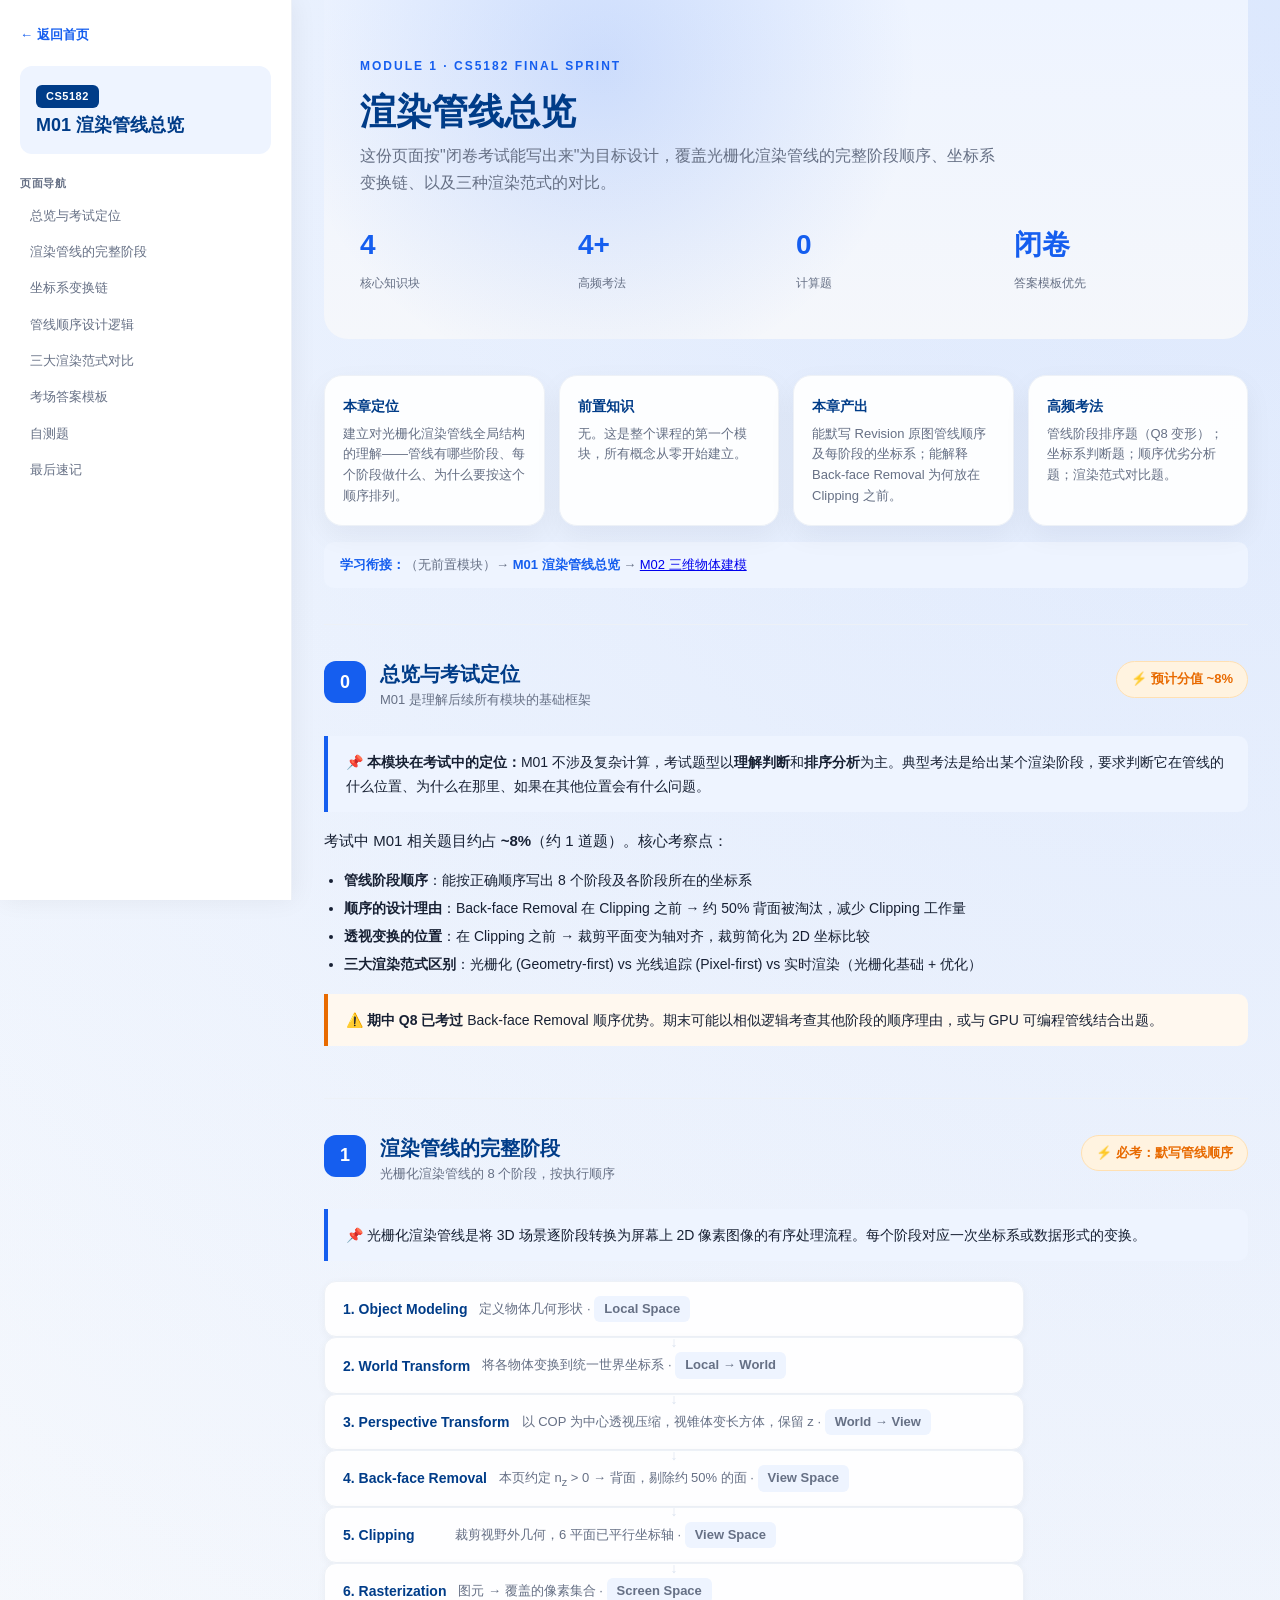
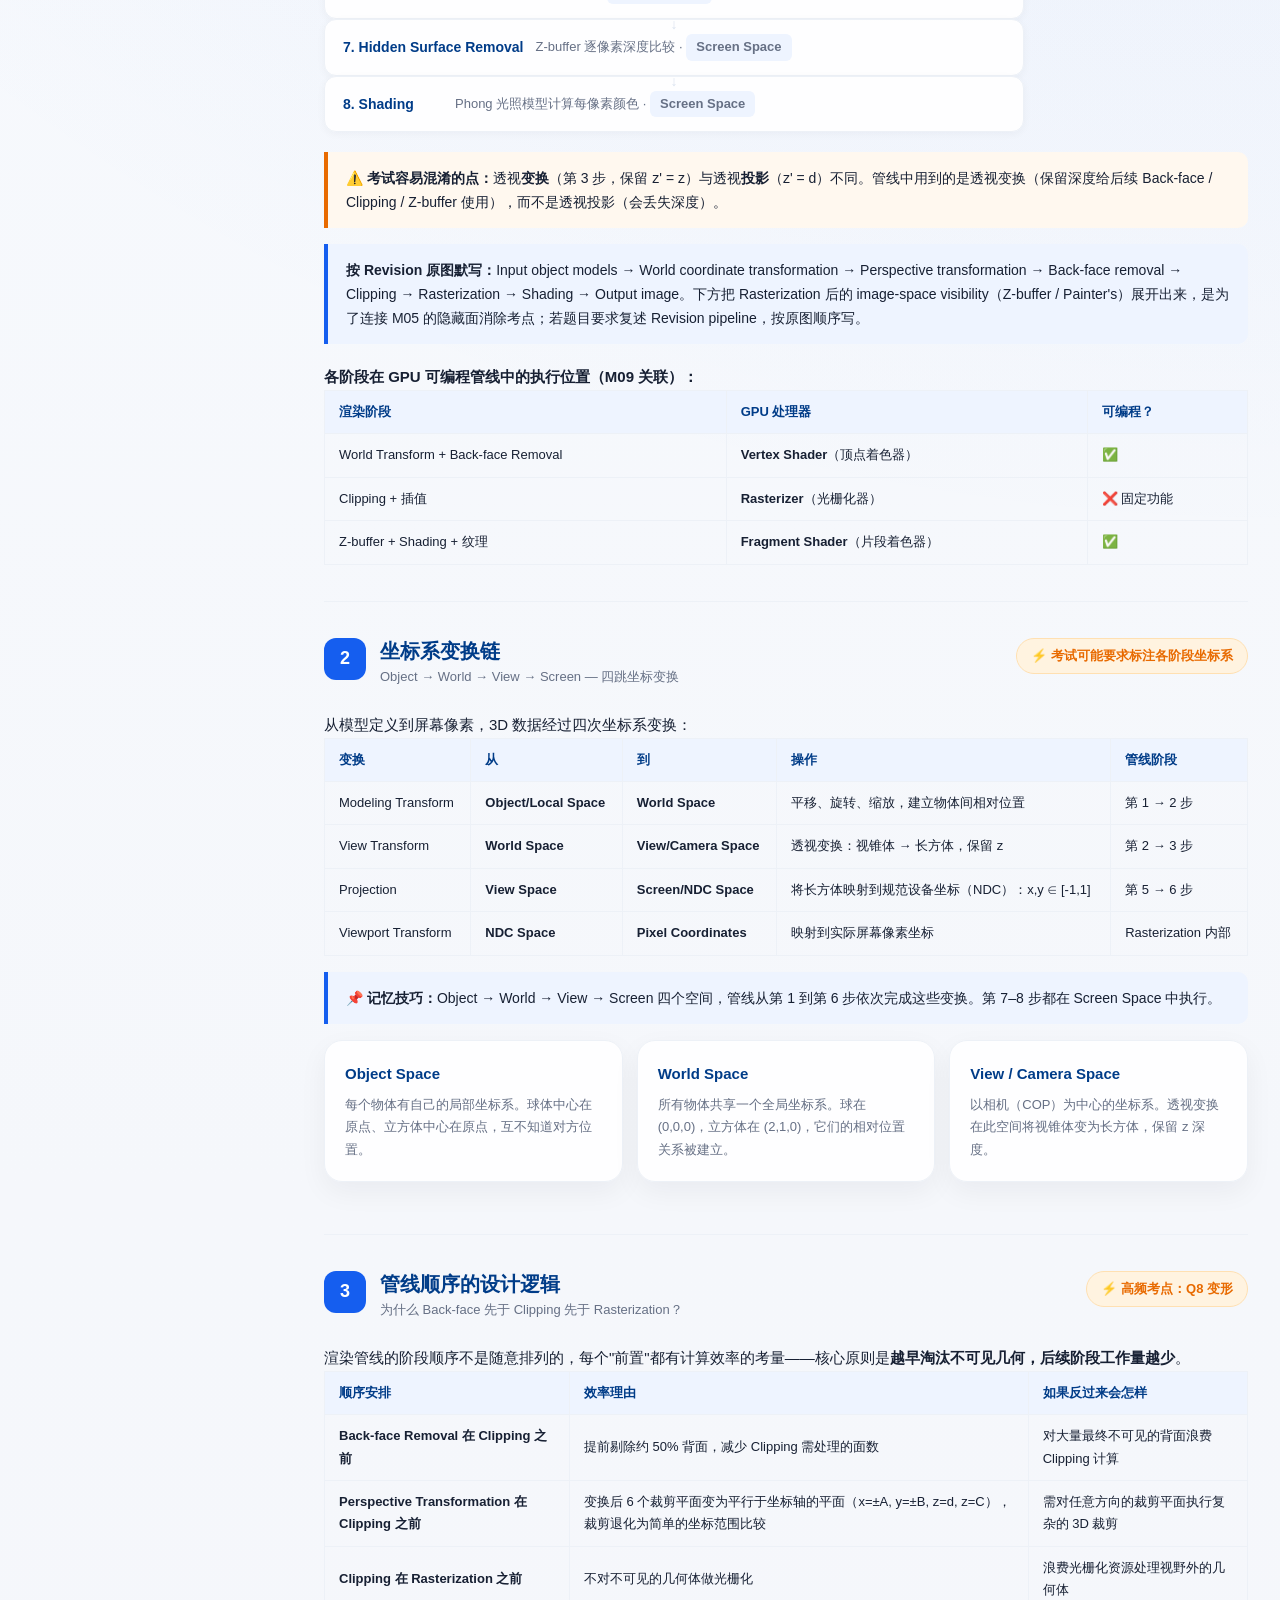
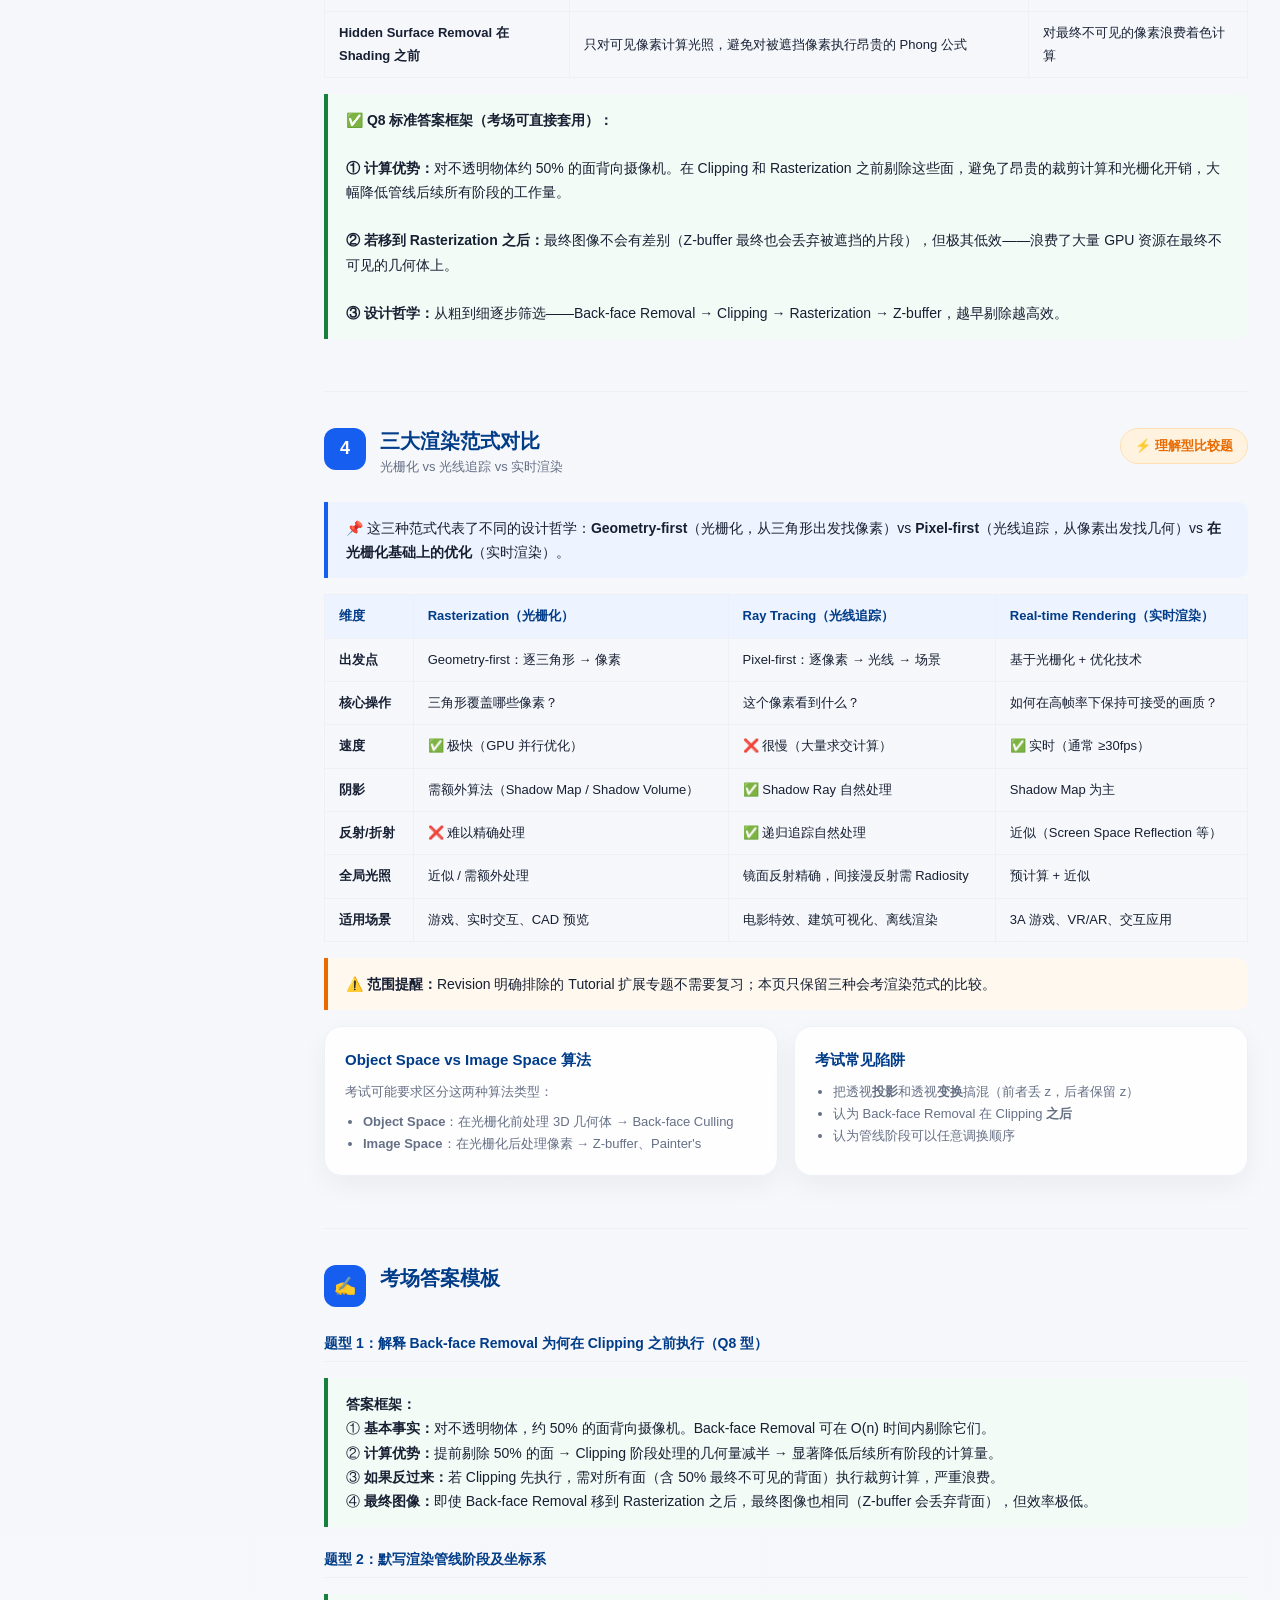
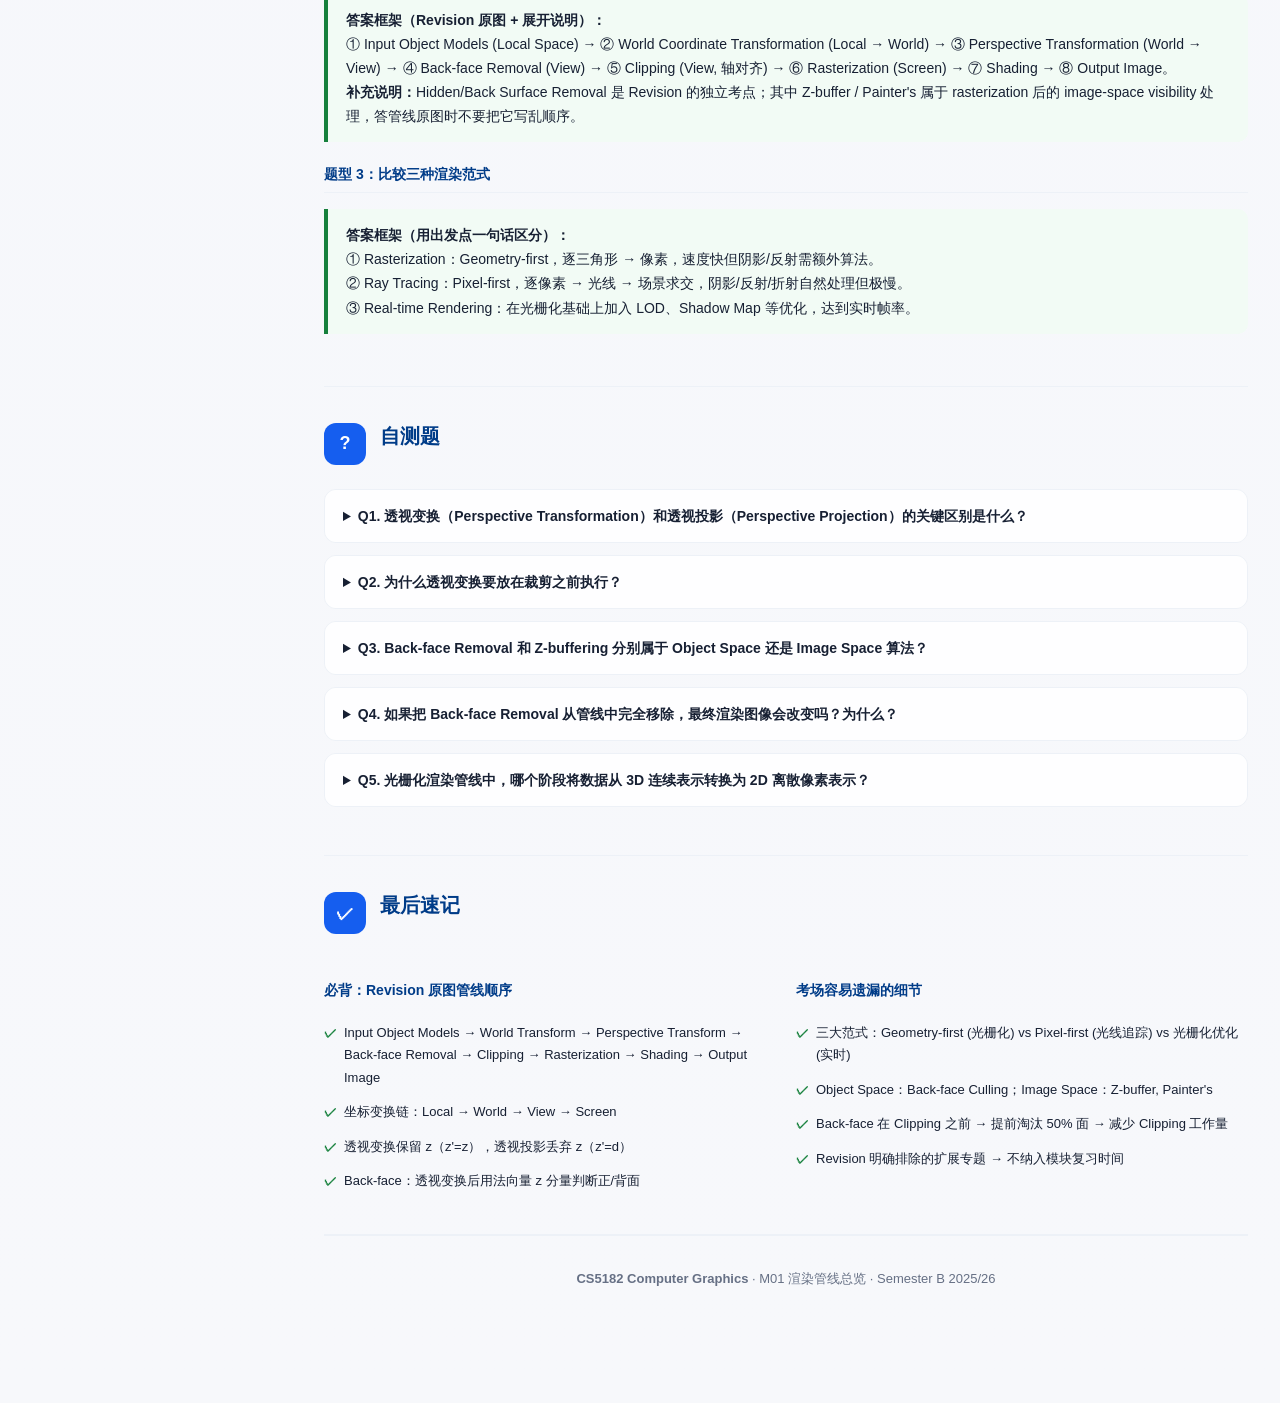
==== CS5182_Module_1_Review.html @ 423e8a65 "Deploy CS5182 final review site" ====
<!DOCTYPE html>
<html lang="zh-CN">
<head>
<meta charset="UTF-8">
<meta name="viewport" content="width=device-width, initial-scale=1.0">
<title>CS5182 M01 · 渲染管线总览</title>
<link rel="stylesheet" href="assets/review.css">
<style>
:root {
  --bg: #f5f7fb; --paper: #ffffff; --ink: #172033; --muted: #667085;
  --soft: #eef4ff; --blue: #155EEF; --blue2: #003C88;
  --red: #D7422A; --green: #16803C; --orange: #E86A00; --purple: #6941C6;
  --border: #d9e2ef; --border2: #edf1f7;
  --shadow: 0 16px 40px rgba(16,24,40,.08); --radius: 18px; --sidebar: 292px;
}
*,*::before,*::after{box-sizing:border-box;margin:0;padding:0}
body{font-family:-apple-system,BlinkMacSystemFont,"SF Pro Text","PingFang SC","Noto Sans SC","Microsoft YaHei",Arial,sans-serif;font-size:15px;line-height:1.72;color:var(--ink);background:radial-gradient(circle at top right,rgba(21,94,239,.12),transparent 34%),linear-gradient(180deg,#f8fbff 0%,#f5f7fb 45%,#f7f8fb 100%);min-height:100vh}

/* pipeline */
.pipeline{display:flex;flex-direction:column;align-items:stretch;gap:0;margin:20px 0;max-width:700px}
.pipe{background:rgba(255,255,255,.93);border:1px solid var(--border2);border-radius:12px;padding:14px 18px;display:flex;align-items:center;gap:12px;box-shadow:0 2px 8px rgba(16,24,40,.04);position:relative}
.pipe b{font-size:14px;font-weight:800;color:var(--blue2);white-space:nowrap;min-width:100px}
.pipe span{font-size:13px;color:var(--muted)}
.pipe::after{content:"↓";position:absolute;left:50%;bottom:-18px;transform:translateX(-50%);font-size:14px;color:var(--border);font-weight:700;z-index:1}
.pipe:last-child::after{display:none}

/* grid */
.grid-2{display:grid;grid-template-columns:repeat(2,1fr);gap:16px;margin:16px 0}
.grid-3{display:grid;grid-template-columns:repeat(3,1fr);gap:14px;margin:16px 0}
.card{background:rgba(255,255,255,.93);border:1px solid var(--border2);border-radius:var(--radius);padding:20px;box-shadow:0 10px 28px rgba(16,24,40,.05)}
.card h3{font-size:15px;font-weight:800;color:var(--blue2);margin-bottom:8px}
.card p,.card li{font-size:13px;color:var(--muted);line-height:1.7}

/* tables */
table{width:100%;border-collapse:collapse;font-size:14px;margin:16px 0}
th,td{border:1px solid var(--border2);padding:10px 14px;text-align:left}
th{background:var(--soft);font-weight:700;color:var(--blue2);font-size:13px}
td{color:var(--ink);font-size:13px}

/* mini-title */
.mini-title{font-size:14px;font-weight:800;color:var(--blue2);margin:20px 0 10px;padding-bottom:6px;border-bottom:1px solid var(--border2)}

/* details */
details{margin:12px 0;border:1px solid var(--border2);border-radius:12px;overflow:hidden}
summary{padding:14px 18px;font-weight:700;font-size:14px;cursor:pointer;background:rgba(255,255,255,.93);color:var(--ink)}
summary:hover{background:var(--soft)}
.detail-body{padding:16px 18px;border-top:1px solid var(--border2);font-size:14px;background:rgba(255,255,255,.7)}

/* quick / final-recall */
.quick{display:grid;grid-template-columns:repeat(2,1fr);gap:20px}
.quick .mini-title{font-size:14px;font-weight:800;color:var(--blue2);margin-bottom:8px;border:none}
.checklist{list-style:none;padding:0}
.checklist li{padding:6px 0;font-size:13px;color:var(--ink);padding-left:20px;position:relative}
.checklist li::before{content:"✓";position:absolute;left:0;color:var(--green);font-weight:800}

/* footer */
.footer{text-align:center;padding:32px 24px;border-top:1px solid var(--border2);color:var(--muted);font-size:13px}

/* responsive overrides */
@media(max-width:980px){
  .grid-2,.grid-3,.quick{grid-template-columns:1fr}
}
</style>
</head>
<body>

<div class="shell">

<!-- sidebar -->
<aside class="sidebar">
  <a class="back-link" href="index.html">← 返回首页</a>
  <div class="mod-id">
    <span class="badge-cs">CS5182</span>
    <h2>M01 渲染管线总览</h2>
  </div>
  <nav class="nav-group">
    <span class="nav-label">页面导航</span>
    <a class="nav-link" href="#roadmap">总览与考试定位</a>
    <a class="nav-link" href="#pipeline-stages">渲染管线的完整阶段</a>
    <a class="nav-link" href="#coordinate-systems">坐标系变换链</a>
    <a class="nav-link" href="#why-order">管线顺序设计逻辑</a>
    <a class="nav-link" href="#rendering-paradigms">三大渲染范式对比</a>
    <a class="nav-link" href="#templates">考场答案模板</a>
    <a class="nav-link" href="#quiz">自测题</a>
    <a class="nav-link" href="#final-recall">最后速记</a>
  </nav>
</aside>

<!-- main content -->
<main class="main">
<div class="content">

<!-- hero -->
<header class="hero">
  <div class="kicker">MODULE 1 · CS5182 Final Sprint</div>
  <h2>渲染管线总览</h2>
  <p class="hero-sub">这份页面按"闭卷考试能写出来"为目标设计，覆盖光栅化渲染管线的完整阶段顺序、坐标系变换链、以及三种渲染范式的对比。</p>
  <div class="hero-grid">
    <div class="hero-stat"><b>4</b><span>核心知识块</span></div>
    <div class="hero-stat"><b>4+</b><span>高频考法</span></div>
    <div class="hero-stat"><b>0</b><span>计算题</span></div>
    <div class="hero-stat"><b>闭卷</b><span>答案模板优先</span></div>
  </div>
</header>

<!-- module-entry -->
<section class="section module-entry">
  <div class="entry-grid">
    <article class="concept-card">
      <h3>本章定位</h3>
      <p>建立对光栅化渲染管线全局结构的理解——管线有哪些阶段、每个阶段做什么、为什么要按这个顺序排列。</p>
    </article>
    <article class="concept-card">
      <h3>前置知识</h3>
      <p>无。这是整个课程的第一个模块，所有概念从零开始建立。</p>
    </article>
    <article class="concept-card">
      <h3>本章产出</h3>
      <p>能默写 Revision 原图管线顺序及每阶段的坐标系；能解释 Back-face Removal 为何放在 Clipping 之前。</p>
    </article>
    <article class="concept-card">
      <h3>高频考法</h3>
      <p>管线阶段排序题（Q8 变形）；坐标系判断题；顺序优劣分析题；渲染范式对比题。</p>
    </article>
  </div>
  <div class="bridge-note">
    <strong>学习衔接：</strong>（无前置模块）→ <strong>M01 渲染管线总览</strong> → <a href="CS5182_Module_2_Review.html">M02 三维物体建模</a>
  </div>
</section>

<!-- #roadmap -->
<section class="section" id="roadmap">
  <div class="section-head">
    <div class="section-title">
      <div class="badge-num">0</div>
      <div>
        <h2>总览与考试定位</h2>
        <p class="lead">M01 是理解后续所有模块的基础框架</p>
      </div>
    </div>
    <span class="exam-chip">⚡ 预计分值 ~8%</span>
  </div>

  <div class="note">
    📌 <strong>本模块在考试中的定位：</strong>M01 不涉及复杂计算，考试题型以<strong>理解判断</strong>和<strong>排序分析</strong>为主。典型考法是给出某个渲染阶段，要求判断它在管线的什么位置、为什么在那里、如果在其他位置会有什么问题。
  </div>

  <p>考试中 M01 相关题目约占 <strong>~8%</strong>（约 1 道题）。核心考察点：</p>
  <ul style="margin:12px 0 0 20px;font-size:14px;color:var(--ink);line-height:2">
    <li><strong>管线阶段顺序</strong>：能按正确顺序写出 8 个阶段及各阶段所在的坐标系</li>
    <li><strong>顺序的设计理由</strong>：Back-face Removal 在 Clipping 之前 → 约 50% 背面被淘汰，减少 Clipping 工作量</li>
    <li><strong>透视变换的位置</strong>：在 Clipping 之前 → 裁剪平面变为轴对齐，裁剪简化为 2D 坐标比较</li>
    <li><strong>三大渲染范式区别</strong>：光栅化 (Geometry-first) vs 光线追踪 (Pixel-first) vs 实时渲染（光栅化基础 + 优化）</li>
  </ul>

  <div class="warn">
    ⚠️ <strong>期中 Q8 已考过</strong> Back-face Removal 顺序优势。期末可能以相似逻辑考查其他阶段的顺序理由，或与 GPU 可编程管线结合出题。
  </div>
</section>

<!-- #pipeline-stages -->
<section class="section" id="pipeline-stages">
  <div class="section-head">
    <div class="section-title">
      <div class="badge-num">1</div>
      <div>
        <h2>渲染管线的完整阶段</h2>
        <p class="lead">光栅化渲染管线的 8 个阶段，按执行顺序</p>
      </div>
    </div>
    <span class="exam-chip">⚡ 必考：默写管线顺序</span>
  </div>

  <div class="note">
    📌 光栅化渲染管线是将 3D 场景逐阶段转换为屏幕上 2D 像素图像的有序处理流程。每个阶段对应一次坐标系或数据形式的变换。
  </div>

  <div class="pipeline">
    <div class="pipe">
      <b>1. Object Modeling</b>
      <span>定义物体几何形状 · <span class="label">Local Space</span></span>
    </div>
    <div class="pipe">
      <b>2. World Transform</b>
      <span>将各物体变换到统一世界坐标系 · <span class="label">Local → World</span></span>
    </div>
    <div class="pipe">
      <b>3. Perspective Transform</b>
      <span>以 COP 为中心透视压缩，视锥体变长方体，保留 z · <span class="label">World → View</span></span>
    </div>
    <div class="pipe">
      <b>4. Back-face Removal</b>
      <span>本页约定 n<sub>z</sub> > 0 → 背面，剔除约 50% 的面 · <span class="label">View Space</span></span>
    </div>
    <div class="pipe">
      <b>5. Clipping</b>
      <span>裁剪视野外几何，6 平面已平行坐标轴 · <span class="label">View Space</span></span>
    </div>
    <div class="pipe">
      <b>6. Rasterization</b>
      <span>图元 → 覆盖的像素集合 · <span class="label">Screen Space</span></span>
    </div>
    <div class="pipe">
      <b>7. Hidden Surface Removal</b>
      <span>Z-buffer 逐像素深度比较 · <span class="label">Screen Space</span></span>
    </div>
    <div class="pipe">
      <b>8. Shading</b>
      <span>Phong 光照模型计算每像素颜色 · <span class="label">Screen Space</span></span>
    </div>
  </div>

  <div class="warn">
    ⚠️ <strong>考试容易混淆的点：</strong>透视<strong>变换</strong>（第 3 步，保留 z' = z）与透视<strong>投影</strong>（z' = d）不同。管线中用到的是透视变换（保留深度给后续 Back-face / Clipping / Z-buffer 使用），而不是透视投影（会丢失深度）。
  </div>

  <div class="note">
    <strong>按 Revision 原图默写：</strong>Input object models → World coordinate transformation → Perspective transformation → Back-face removal → Clipping → Rasterization → Shading → Output image。下方把 Rasterization 后的 image-space visibility（Z-buffer / Painter's）展开出来，是为了连接 M05 的隐藏面消除考点；若题目要求复述 Revision pipeline，按原图顺序写。
  </div>

  <p style="margin-top:20px"><strong>各阶段在 GPU 可编程管线中的执行位置（M09 关联）：</strong></p>
  <table>
    <thead><tr><th>渲染阶段</th><th>GPU 处理器</th><th>可编程？</th></tr></thead>
    <tbody>
      <tr><td>World Transform + Back-face Removal</td><td><strong>Vertex Shader</strong>（顶点着色器）</td><td>✅</td></tr>
      <tr><td>Clipping + 插值</td><td><strong>Rasterizer</strong>（光栅化器）</td><td>❌ 固定功能</td></tr>
      <tr><td>Z-buffer + Shading + 纹理</td><td><strong>Fragment Shader</strong>（片段着色器）</td><td>✅</td></tr>
    </tbody>
  </table>
</section>

<!-- #coordinate-systems -->
<section class="section" id="coordinate-systems">
  <div class="section-head">
    <div class="section-title">
      <div class="badge-num">2</div>
      <div>
        <h2>坐标系变换链</h2>
        <p class="lead">Object → World → View → Screen — 四跳坐标变换</p>
      </div>
    </div>
    <span class="exam-chip">⚡ 考试可能要求标注各阶段坐标系</span>
  </div>

  <p>从模型定义到屏幕像素，3D 数据经过四次坐标系变换：</p>

  <table>
    <thead>
      <tr><th>变换</th><th>从</th><th>到</th><th>操作</th><th>管线阶段</th></tr>
    </thead>
    <tbody>
      <tr><td>Modeling Transform</td><td><strong>Object/Local Space</strong></td><td><strong>World Space</strong></td><td>平移、旋转、缩放，建立物体间相对位置</td><td>第 1 → 2 步</td></tr>
      <tr><td>View Transform</td><td><strong>World Space</strong></td><td><strong>View/Camera Space</strong></td><td>透视变换：视锥体 → 长方体，保留 z</td><td>第 2 → 3 步</td></tr>
      <tr><td>Projection</td><td><strong>View Space</strong></td><td><strong>Screen/NDC Space</strong></td><td>将长方体映射到规范设备坐标（NDC）：x,y ∈ [-1,1]</td><td>第 5 → 6 步</td></tr>
      <tr><td>Viewport Transform</td><td><strong>NDC Space</strong></td><td><strong>Pixel Coordinates</strong></td><td>映射到实际屏幕像素坐标</td><td>Rasterization 内部</td></tr>
    </tbody>
  </table>

  <div class="note">
    📌 <strong>记忆技巧：</strong>Object → World → View → Screen 四个空间，管线从第 1 到第 6 步依次完成这些变换。第 7–8 步都在 Screen Space 中执行。
  </div>

  <div class="grid-3">
    <div class="card">
      <h3>Object Space</h3>
      <p>每个物体有自己的局部坐标系。球体中心在原点、立方体中心在原点，互不知道对方位置。</p>
    </div>
    <div class="card">
      <h3>World Space</h3>
      <p>所有物体共享一个全局坐标系。球在 (0,0,0)，立方体在 (2,1,0)，它们的相对位置关系被建立。</p>
    </div>
    <div class="card">
      <h3>View / Camera Space</h3>
      <p>以相机（COP）为中心的坐标系。透视变换在此空间将视锥体变为长方体，保留 z 深度。</p>
    </div>
  </div>
</section>

<!-- #why-order -->
<section class="section" id="why-order">
  <div class="section-head">
    <div class="section-title">
      <div class="badge-num">3</div>
      <div>
        <h2>管线顺序的设计逻辑</h2>
        <p class="lead">为什么 Back-face 先于 Clipping 先于 Rasterization？</p>
      </div>
    </div>
    <span class="exam-chip">⚡ 高频考点：Q8 变形</span>
  </div>

  <p>渲染管线的阶段顺序不是随意排列的，每个"前置"都有计算效率的考量——核心原则是<strong>越早淘汰不可见几何，后续阶段工作量越少</strong>。</p>

  <table>
    <thead>
      <tr><th>顺序安排</th><th>效率理由</th><th>如果反过来会怎样</th></tr>
    </thead>
    <tbody>
      <tr>
        <td><strong>Back-face Removal 在 Clipping 之前</strong></td>
        <td>提前剔除约 50% 背面，减少 Clipping 需处理的面数</td>
        <td>对大量最终不可见的背面浪费 Clipping 计算</td>
      </tr>
      <tr>
        <td><strong>Perspective Transformation 在 Clipping 之前</strong></td>
        <td>变换后 6 个裁剪平面变为平行于坐标轴的平面（x=±A, y=±B, z=d, z=C），裁剪退化为简单的坐标范围比较</td>
        <td>需对任意方向的裁剪平面执行复杂的 3D 裁剪</td>
      </tr>
      <tr>
        <td><strong>Clipping 在 Rasterization 之前</strong></td>
        <td>不对不可见的几何体做光栅化</td>
        <td>浪费光栅化资源处理视野外的几何体</td>
      </tr>
      <tr>
        <td><strong>Hidden Surface Removal 在 Shading 之前</strong></td>
        <td>只对可见像素计算光照，避免对被遮挡像素执行昂贵的 Phong 公式</td>
        <td>对最终不可见的像素浪费着色计算</td>
      </tr>
    </tbody>
  </table>

  <div class="answer-box">
    ✅ <strong>Q8 标准答案框架（考场可直接套用）：</strong><br><br>
    <strong>① 计算优势：</strong>对不透明物体约 50% 的面背向摄像机。在 Clipping 和 Rasterization 之前剔除这些面，避免了昂贵的裁剪计算和光栅化开销，大幅降低管线后续所有阶段的工作量。<br><br>
    <strong>② 若移到 Rasterization 之后：</strong>最终图像不会有差别（Z-buffer 最终也会丢弃被遮挡的片段），但极其低效——浪费了大量 GPU 资源在最终不可见的几何体上。<br><br>
    <strong>③ 设计哲学：</strong>从粗到细逐步筛选——Back-face Removal → Clipping → Rasterization → Z-buffer，越早剔除越高效。
  </div>
</section>

<!-- #rendering-paradigms -->
<section class="section" id="rendering-paradigms">
  <div class="section-head">
    <div class="section-title">
      <div class="badge-num">4</div>
      <div>
        <h2>三大渲染范式对比</h2>
        <p class="lead">光栅化 vs 光线追踪 vs 实时渲染</p>
      </div>
    </div>
    <span class="exam-chip">⚡ 理解型比较题</span>
  </div>

  <div class="note">
    📌 这三种范式代表了不同的设计哲学：<strong>Geometry-first</strong>（光栅化，从三角形出发找像素）vs <strong>Pixel-first</strong>（光线追踪，从像素出发找几何）vs <strong>在光栅化基础上的优化</strong>（实时渲染）。
  </div>

  <table>
    <thead>
      <tr><th>维度</th><th>Rasterization（光栅化）</th><th>Ray Tracing（光线追踪）</th><th>Real-time Rendering（实时渲染）</th></tr>
    </thead>
    <tbody>
      <tr>
        <td><strong>出发点</strong></td>
        <td>Geometry-first：逐三角形 → 像素</td>
        <td>Pixel-first：逐像素 → 光线 → 场景</td>
        <td>基于光栅化 + 优化技术</td>
      </tr>
      <tr>
        <td><strong>核心操作</strong></td>
        <td>三角形覆盖哪些像素？</td>
        <td>这个像素看到什么？</td>
        <td>如何在高帧率下保持可接受的画质？</td>
      </tr>
      <tr>
        <td><strong>速度</strong></td>
        <td>✅ 极快（GPU 并行优化）</td>
        <td>❌ 很慢（大量求交计算）</td>
        <td>✅ 实时（通常 ≥30fps）</td>
      </tr>
      <tr>
        <td><strong>阴影</strong></td>
        <td>需额外算法（Shadow Map / Shadow Volume）</td>
        <td>✅ Shadow Ray 自然处理</td>
        <td>Shadow Map 为主</td>
      </tr>
      <tr>
        <td><strong>反射/折射</strong></td>
        <td>❌ 难以精确处理</td>
        <td>✅ 递归追踪自然处理</td>
        <td>近似（Screen Space Reflection 等）</td>
      </tr>
      <tr>
        <td><strong>全局光照</strong></td>
        <td>近似 / 需额外处理</td>
        <td>镜面反射精确，间接漫反射需 Radiosity</td>
        <td>预计算 + 近似</td>
      </tr>
      <tr>
        <td><strong>适用场景</strong></td>
        <td>游戏、实时交互、CAD 预览</td>
        <td>电影特效、建筑可视化、离线渲染</td>
        <td>3A 游戏、VR/AR、交互应用</td>
      </tr>
    </tbody>
  </table>

  <div class="warn">
    ⚠️ <strong>范围提醒：</strong>Revision 明确排除的 Tutorial 扩展专题不需要复习；本页只保留三种会考渲染范式的比较。
  </div>

  <div class="grid-2" style="margin-top:16px">
    <div class="card">
      <h3>Object Space vs Image Space 算法</h3>
      <p>考试可能要求区分这两种算法类型：</p>
      <ul style="margin:8px 0 0 18px;font-size:13px;color:var(--muted);line-height:1.8">
        <li><strong>Object Space</strong>：在光栅化前处理 3D 几何体 → Back-face Culling</li>
        <li><strong>Image Space</strong>：在光栅化后处理像素 → Z-buffer、Painter's</li>
      </ul>
    </div>
    <div class="card">
      <h3>考试常见陷阱</h3>
      <ul style="margin:8px 0 0 18px;font-size:13px;color:var(--muted);line-height:1.8">
        <li>把透视<strong>投影</strong>和透视<strong>变换</strong>搞混（前者丢 z，后者保留 z）</li>
        <li>认为 Back-face Removal 在 Clipping <strong>之后</strong></li>
        <li>认为管线阶段可以任意调换顺序</li>
      </ul>
    </div>
  </div>
</section>

<!-- #templates -->
<section class="section" id="templates">
  <div class="section-head">
    <div class="section-title">
      <div class="badge-num">✍</div>
      <div><h2>考场答案模板</h2></div>
    </div>
  </div>

  <div class="mini-title">题型 1：解释 Back-face Removal 为何在 Clipping 之前执行（Q8 型）</div>
  <div class="answer-box">
    <p><strong>答案框架：</strong></p>
    <p>① <strong>基本事实：</strong>对不透明物体，约 50% 的面背向摄像机。Back-face Removal 可在 O(n) 时间内剔除它们。</p>
    <p>② <strong>计算优势：</strong>提前剔除 50% 的面 → Clipping 阶段处理的几何量减半 → 显著降低后续所有阶段的计算量。</p>
    <p>③ <strong>如果反过来：</strong>若 Clipping 先执行，需对所有面（含 50% 最终不可见的背面）执行裁剪计算，严重浪费。</p>
    <p>④ <strong>最终图像：</strong>即使 Back-face Removal 移到 Rasterization 之后，最终图像也相同（Z-buffer 会丢弃背面），但效率极低。</p>
  </div>

  <div class="mini-title">题型 2：默写渲染管线阶段及坐标系</div>
  <div class="answer-box">
    <p><strong>答案框架（Revision 原图 + 展开说明）：</strong></p>
    <p>① Input Object Models (Local Space) → ② World Coordinate Transformation (Local → World) → ③ Perspective Transformation (World → View) → ④ Back-face Removal (View) → ⑤ Clipping (View, 轴对齐) → ⑥ Rasterization (Screen) → ⑦ Shading → ⑧ Output Image。</p>
    <p><strong>补充说明：</strong>Hidden/Back Surface Removal 是 Revision 的独立考点；其中 Z-buffer / Painter's 属于 rasterization 后的 image-space visibility 处理，答管线原图时不要把它写乱顺序。</p>
  </div>

  <div class="mini-title">题型 3：比较三种渲染范式</div>
  <div class="answer-box">
    <p><strong>答案框架（用出发点一句话区分）：</strong></p>
    <p>① Rasterization：Geometry-first，逐三角形 → 像素，速度快但阴影/反射需额外算法。</p>
    <p>② Ray Tracing：Pixel-first，逐像素 → 光线 → 场景求交，阴影/反射/折射自然处理但极慢。</p>
    <p>③ Real-time Rendering：在光栅化基础上加入 LOD、Shadow Map 等优化，达到实时帧率。</p>
  </div>
</section>

<!-- #quiz -->
<section class="section" id="quiz">
  <div class="section-head">
    <div class="section-title">
      <div class="badge-num">?</div>
      <div><h2>自测题</h2></div>
    </div>
  </div>

  <details>
    <summary>Q1. 透视变换（Perspective Transformation）和透视投影（Perspective Projection）的关键区别是什么？</summary>
    <div class="detail-body">
      <p><strong>答：</strong>透视<strong>变换</strong>保留 z 坐标不变（z' = z），将视锥体变为长方体，为后续 Back-face Removal 和 Clipping 保留深度信息。透视<strong>投影</strong>丢弃深度信息，z' = d（投影平面位置），用于最终成像。</p>
    </div>
  </details>

  <details>
    <summary>Q2. 为什么透视变换要放在裁剪之前执行？</summary>
    <div class="detail-body">
      <p><strong>答：</strong>透视变换前，视锥体是斜截锥体（frustum），6 个裁剪平面是任意方向的平面，裁剪计算复杂。透视变换后，视锥体变为轴对齐长方体，6 个裁剪平面变为 x=±A、y=±B、z=d、z=C（平行于坐标轴），裁剪退化为简单的坐标范围检查。</p>
    </div>
  </details>

  <details>
    <summary>Q3. Back-face Removal 和 Z-buffering 分别属于 Object Space 还是 Image Space 算法？</summary>
    <div class="detail-body">
      <p><strong>答：</strong>Back-face Removal = <strong>Object Space</strong>（处理 3D 几何体，在光栅化前），检查法向量 z 分量判断正/背面。Z-buffering = <strong>Image Space</strong>（处理像素/片段，在光栅化后），逐像素比较深度值。Painter's Algorithm 也是 Image Space。</p>
    </div>
  </details>

  <details>
    <summary>Q4. 如果把 Back-face Removal 从管线中完全移除，最终渲染图像会改变吗？为什么？</summary>
    <div class="detail-body">
      <p><strong>答：</strong>对<strong>不透明物体</strong>，最终图像<strong>不会有差别</strong>——因为 Z-buffer 在后续阶段会通过逐像素深度比较丢弃被遮挡的背面片段。但性能会严重下降：需要处理所有面（含背面）的变换、裁剪、光栅化、着色。对<strong>透明物体</strong>，可能会看到背面透过，图像可能不同。</p>
    </div>
  </details>

  <details>
    <summary>Q5. 光栅化渲染管线中，哪个阶段将数据从 3D 连续表示转换为 2D 离散像素表示？</summary>
    <div class="detail-body">
      <p><strong>答：Rasterization（光栅化）</strong>。它将图元（三角形、线段等）转换为屏幕像素网格中的离散片段（fragments）。这是管线中从"几何表示"到"图像表示"的关键转折点。在 GPU 管线中，光栅化器（Rasterizer）是固定功能硬件，还负责对顶点属性做插值。</p>
    </div>
  </details>
</section>

<!-- #final-recall -->
<section class="section" id="final-recall">
  <div class="section-head">
    <div class="section-title">
      <div class="badge-num">✓</div>
      <div><h2>最后速记</h2></div>
    </div>
  </div>

  <div class="quick">
    <div>
      <p class="mini-title">必背：Revision 原图管线顺序</p>
      <ul class="checklist">
        <li>Input Object Models → World Transform → Perspective Transform → Back-face Removal → Clipping → Rasterization → Shading → Output Image</li>
        <li>坐标变换链：Local → World → View → Screen</li>
        <li>透视变换保留 z（z'=z），透视投影丢弃 z（z'=d）</li>
        <li>Back-face：透视变换后用法向量 z 分量判断正/背面</li>
      </ul>
    </div>
    <div>
      <p class="mini-title">考场容易遗漏的细节</p>
      <ul class="checklist">
        <li>三大范式：Geometry-first (光栅化) vs Pixel-first (光线追踪) vs 光栅化优化 (实时)</li>
        <li>Object Space：Back-face Culling；Image Space：Z-buffer, Painter's</li>
        <li>Back-face 在 Clipping 之前 → 提前淘汰 50% 面 → 减少 Clipping 工作量</li>
        <li>Revision 明确排除的扩展专题 → 不纳入模块复习时间</li>
      </ul>
    </div>
  </div>
</section>

<!-- footer -->
<footer class="footer">
  <strong>CS5182 Computer Graphics</strong> · M01 渲染管线总览 · Semester B 2025/26
</footer>

</div><!-- .content -->
</main>
</div><!-- .shell -->

<script src="assets/review.js"></script>
</body>
</html>
---- assets/review.css ----
/* Shared review-site refinements for CS5182 CG.
   Keep page-specific styles in each HTML file. */

/* ── Reset & base ── */
*,
*::before,
*::after {
  box-sizing: border-box;
}

body {
  overflow-x: hidden;
}

html {
  scroll-behavior: smooth;
}

/* ── Layout ── */
.shell,
.main,
.content,
.hero,
.section,
.card,
.toolbar {
  min-width: 0;
  max-width: 100%;
}

.shell {
  display: grid;
  grid-template-columns: var(--sidebar, 292px) minmax(0, 1fr);
  min-height: 100vh;
  isolation: isolate;
}

.main {
  grid-column: 2;
  min-width: 0;
  width: 100%;
  padding: 0 0 80px;
  position: relative;
  z-index: 0;
  overflow-x: hidden;
}

.content {
  width: min(1160px, calc(100% - 64px));
  max-width: none;
  margin: 0 auto;
  padding: 0;
}

/* ── Sidebar ── */
.sidebar {
  grid-column: 1;
  width: var(--sidebar, 292px);
  position: sticky;
  top: 0;
  height: 100vh;
  overflow-y: auto;
  padding: 24px 20px;
  background: #fff;
  border-right: 1px solid var(--border2, #edf1f7);
  box-shadow: 2px 0 24px rgba(16, 24, 40, .06);
  z-index: 10;
  display: flex;
  flex-direction: column;
  gap: 20px;
}

.sidebar .back-link {
  display: inline-flex;
  align-items: center;
  gap: 6px;
  font-size: 13px;
  color: var(--blue, #155EEF);
  text-decoration: none;
  font-weight: 600;
}

.sidebar .back-link:hover {
  color: var(--blue2, #003C88);
}

.sidebar .mod-id {
  background: var(--soft, #eef4ff);
  border-radius: 12px;
  padding: 16px;
}

.sidebar .mod-id .badge-cs {
  display: inline-block;
  background: var(--blue2, #003C88);
  color: #fff;
  font-weight: 800;
  font-size: 11px;
  padding: 2px 10px;
  border-radius: 6px;
  letter-spacing: .5px;
  margin-bottom: 6px;
}

.sidebar .mod-id h2 {
  font-size: 18px;
  font-weight: 900;
  color: var(--blue2, #003C88);
  line-height: 1.3;
}

/* ── Sidebar nav ── */
.nav-group {
  display: flex;
  flex-direction: column;
  gap: 2px;
}

.nav-group .nav-label {
  font-size: 11px;
  font-weight: 700;
  color: var(--muted, #667085);
  text-transform: uppercase;
  letter-spacing: .5px;
  margin-bottom: 4px;
}

.nav-link {
  display: block;
  padding: 6px 10px;
  border-radius: 8px;
  font-size: 13px;
  color: var(--muted, #667085);
  text-decoration: none;
  transition: all .15s;
}

.nav-link:hover,
.nav-link:focus {
  background: var(--soft, #eef4ff);
  color: var(--blue, #155EEF);
}

/* ── Hero (module pages) ── */
.hero {
  padding: 56px 36px 44px;
  background:
    radial-gradient(circle at 30% 20%, rgba(21, 94, 239, .16), transparent 45%),
    linear-gradient(180deg, #eef4ff 0%, #f5f7fb 100%);
  overflow: hidden;
}

.main > .hero {
  width: min(1160px, calc(100% - 64px));
  margin: 0 auto;
  border-radius: 0 0 24px 24px;
}

.content > .hero {
  width: 100%;
  margin: 0;
  border-radius: 0 0 24px 24px;
}

.hero .kicker {
  font-size: 12px;
  font-weight: 700;
  letter-spacing: 2px;
  text-transform: uppercase;
  color: var(--blue, #155EEF);
  margin-bottom: 12px;
}

.hero h2 {
  font-size: 36px;
  font-weight: 900;
  color: var(--blue2, #003C88);
  line-height: 1.25;
  margin-bottom: 8px;
}

.hero .hero-sub {
  font-size: 16px;
  color: var(--muted, #667085);
  margin-bottom: 24px;
  max-width: 640px;
}

.hero-grid {
  display: flex;
  gap: 20px;
  flex-wrap: wrap;
}

.hero-stat {
  flex: 1;
  min-width: 120px;
}

.hero-stat b {
  display: block;
  font-size: 28px;
  font-weight: 900;
  color: var(--blue, #155EEF);
}

.hero-stat span {
  font-size: 12px;
  color: var(--muted, #667085);
}

/* ── Module entry ── */
.module-entry {
  padding: 28px 0;
}

.entry-grid {
  display: grid;
  grid-template-columns: repeat(4, 1fr);
  gap: 14px;
}

.concept-card {
  background: rgba(255, 255, 255, .93);
  border: 1px solid var(--border2, #edf1f7);
  border-radius: var(--radius, 18px);
  padding: 18px;
  box-shadow: 0 10px 28px rgba(16, 24, 40, .05);
}

.concept-card h3 {
  font-size: 14px;
  font-weight: 800;
  color: var(--blue2, #003C88);
  margin-bottom: 6px;
}

.concept-card p {
  font-size: 13px;
  color: var(--muted, #667085);
  line-height: 1.6;
}

.bridge-note {
  margin-top: 16px;
  padding: 12px 16px;
  background: var(--soft, #eef4ff);
  border-radius: 10px;
  font-size: 13px;
  color: var(--muted, #667085);
}

.bridge-note strong {
  color: var(--blue, #155EEF);
}

/* ── Sections ── */
.section {
  padding: 36px 0;
  border-bottom: 1px solid var(--border2, #edf1f7);
}

.section-head {
  display: flex;
  align-items: flex-start;
  justify-content: space-between;
  gap: 16px;
  margin-bottom: 24px;
  flex-wrap: wrap;
}

.section-title {
  display: flex;
  align-items: flex-start;
  gap: 14px;
}

.badge-num {
  width: 42px;
  height: 42px;
  display: flex;
  align-items: center;
  justify-content: center;
  background: var(--blue, #155EEF);
  color: #fff;
  font-weight: 900;
  font-size: 18px;
  border-radius: 12px;
  flex-shrink: 0;
}

.section-title h2 {
  font-size: 20px;
  font-weight: 900;
  color: var(--blue2, #003C88);
  line-height: 1.3;
}

.section-title .lead {
  font-size: 13px;
  color: var(--muted, #667085);
  margin-top: 2px;
}

.exam-chip {
  display: inline-flex;
  align-items: center;
  gap: 4px;
  padding: 6px 14px;
  background: #fff3e0;
  color: var(--orange, #E86A00);
  border-radius: 999px;
  font-size: 13px;
  font-weight: 700;
  white-space: nowrap;
  border: 1px solid #ffe0b2;
}

/* ── Content components ── */
.note {
  background: var(--soft, #eef4ff);
  border-left: 4px solid var(--blue, #155EEF);
  padding: 14px 18px;
  border-radius: 0 10px 10px 0;
  font-size: 14px;
  margin: 16px 0;
}

.warn {
  background: #fff8ef;
  border-left: 4px solid var(--orange, #E86A00);
  padding: 14px 18px;
  border-radius: 0 10px 10px 0;
  font-size: 14px;
  margin: 16px 0;
}

.exam {
  background: #fff5f5;
  border-left: 4px solid var(--red, #D7422A);
  padding: 14px 18px;
  border-radius: 0 10px 10px 0;
  font-size: 14px;
  margin: 16px 0;
}

.formula {
  background: #f9f5ff;
  border-left: 4px solid var(--purple, #6941C6);
  padding: 14px 18px;
  border-radius: 0 10px 10px 0;
  font-size: 14px;
  margin: 16px 0;
  font-family: "SFMono-Regular", "Consolas", "Menlo", "Fira Code", monospace;
  overflow-x: auto;
}

.answer-box {
  background: #f2fbf5;
  border-left: 4px solid var(--green, #16803C);
  padding: 14px 18px;
  border-radius: 0 10px 10px 0;
  font-size: 14px;
  margin: 16px 0;
}

/* ── Labels ── */
.label {
  display: inline-block;
  font-size: 11px;
  font-weight: 700;
  padding: 2px 10px;
  border-radius: 6px;
  background: var(--soft, #eef4ff);
  color: var(--blue, #155EEF);
}

.label.red {
  background: #fff5f5;
  color: var(--red, #D7422A);
}

.label.green {
  background: #f2fbf5;
  color: var(--green, #16803C);
}

.label.orange {
  background: #fff8ef;
  color: var(--orange, #E86A00);
}

.label.purple {
  background: #f9f5ff;
  color: var(--purple, #6941C6);
}

/* ── Table / code overflow ── */
pre,
table {
  max-width: 100%;
}

.review-table-scroll {
  max-width: 100%;
  overflow-x: auto;
  -webkit-overflow-scrolling: touch;
}

.review-table-scroll > table {
  margin-top: 0;
  margin-bottom: 0;
}

pre {
  white-space: pre-wrap;
  word-break: break-word;
}

code,
kbd {
  font-family: "SFMono-Regular", "Consolas", "Menlo", "Fira Code", monospace;
}

code {
  padding: .12em .38em;
  border-radius: 5px;
  background: var(--soft, #eef4ff);
  color: var(--blue2, #003C88);
  font-size: .92em;
}

kbd {
  padding: .1em .42em;
  border: 1px solid #c7d7ef;
  border-bottom-width: 2px;
  border-radius: 5px;
  background: #fff;
  font-size: .86em;
}

/* Desktop-only site: keep the sidebar visible and hide compact mobile nav. */
.mobile-top,
.mobile-home-link,
.mobile-module-label {
  display: none !important;
}

@media (max-width: 1180px) {
  .content,
  .main > .hero {
    width: calc(100% - 48px);
  }

  .entry-grid {
    grid-template-columns: repeat(2, minmax(0, 1fr));
  }
}
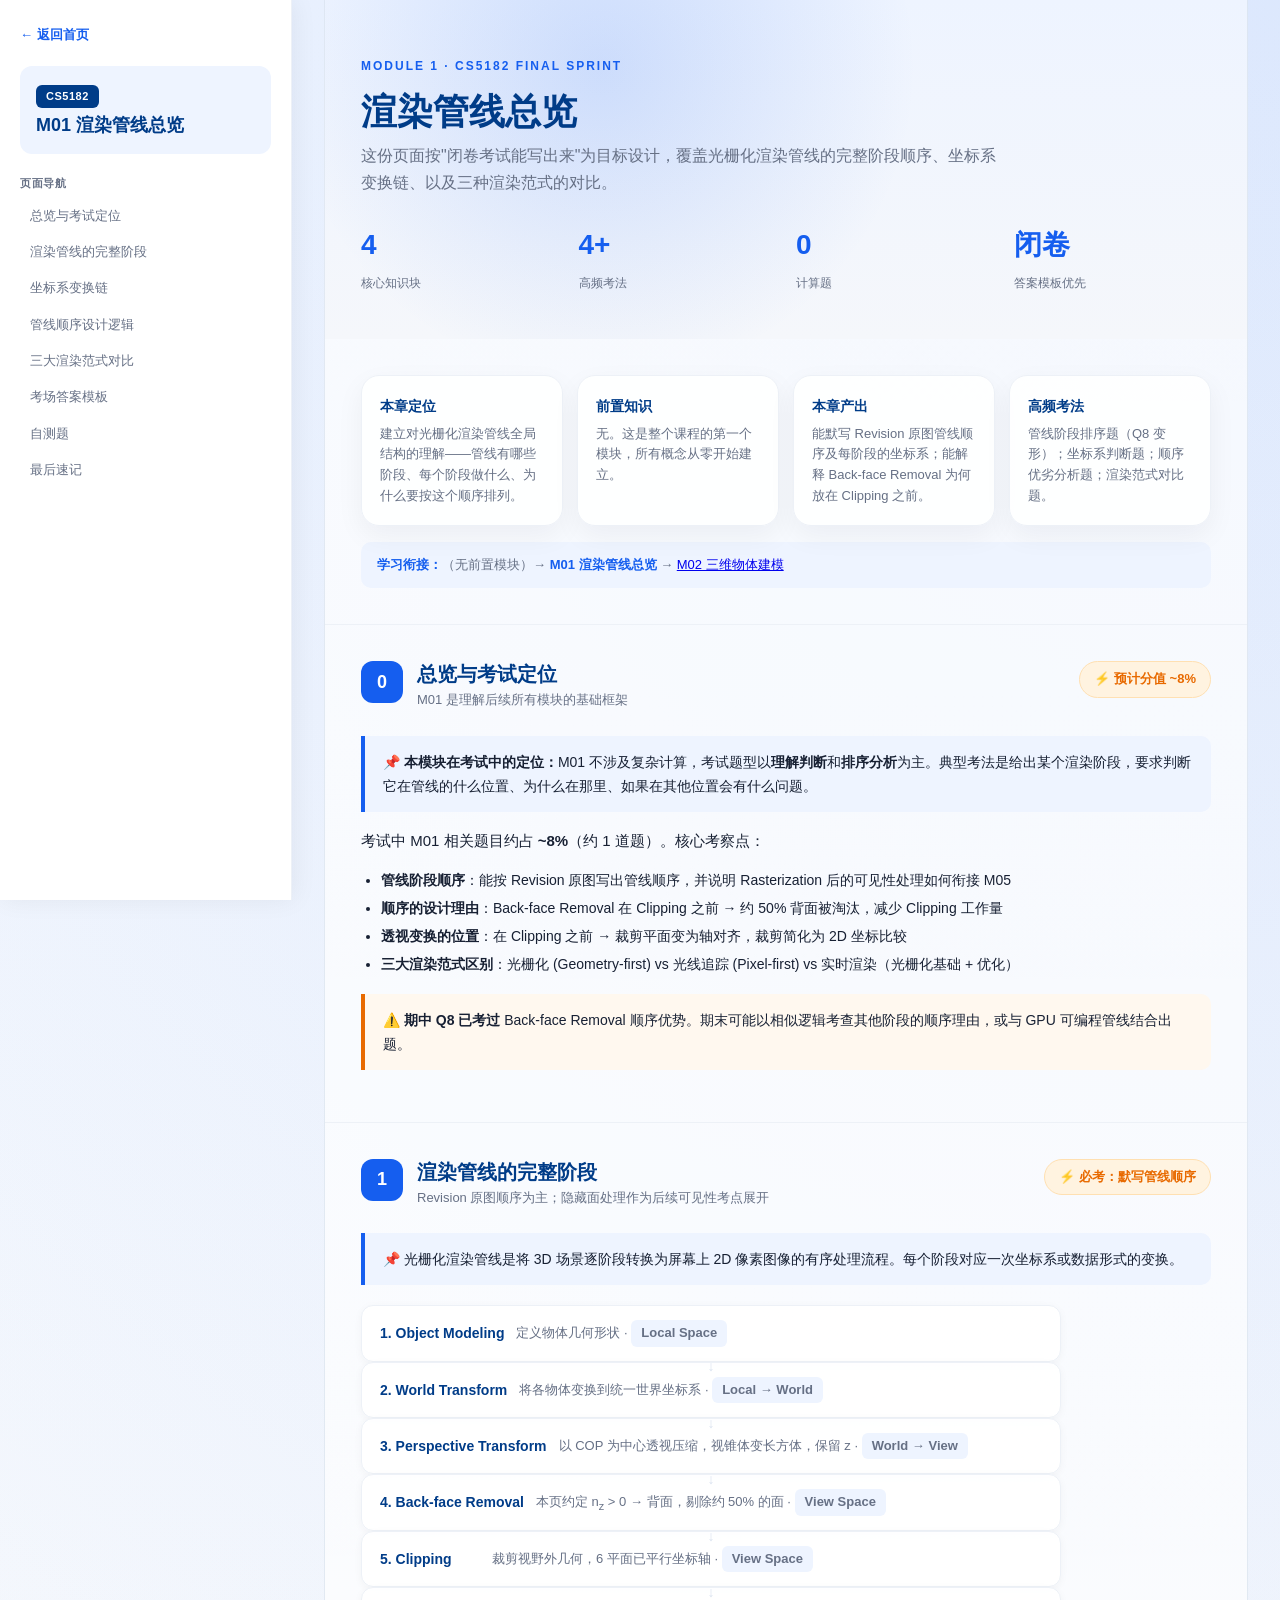
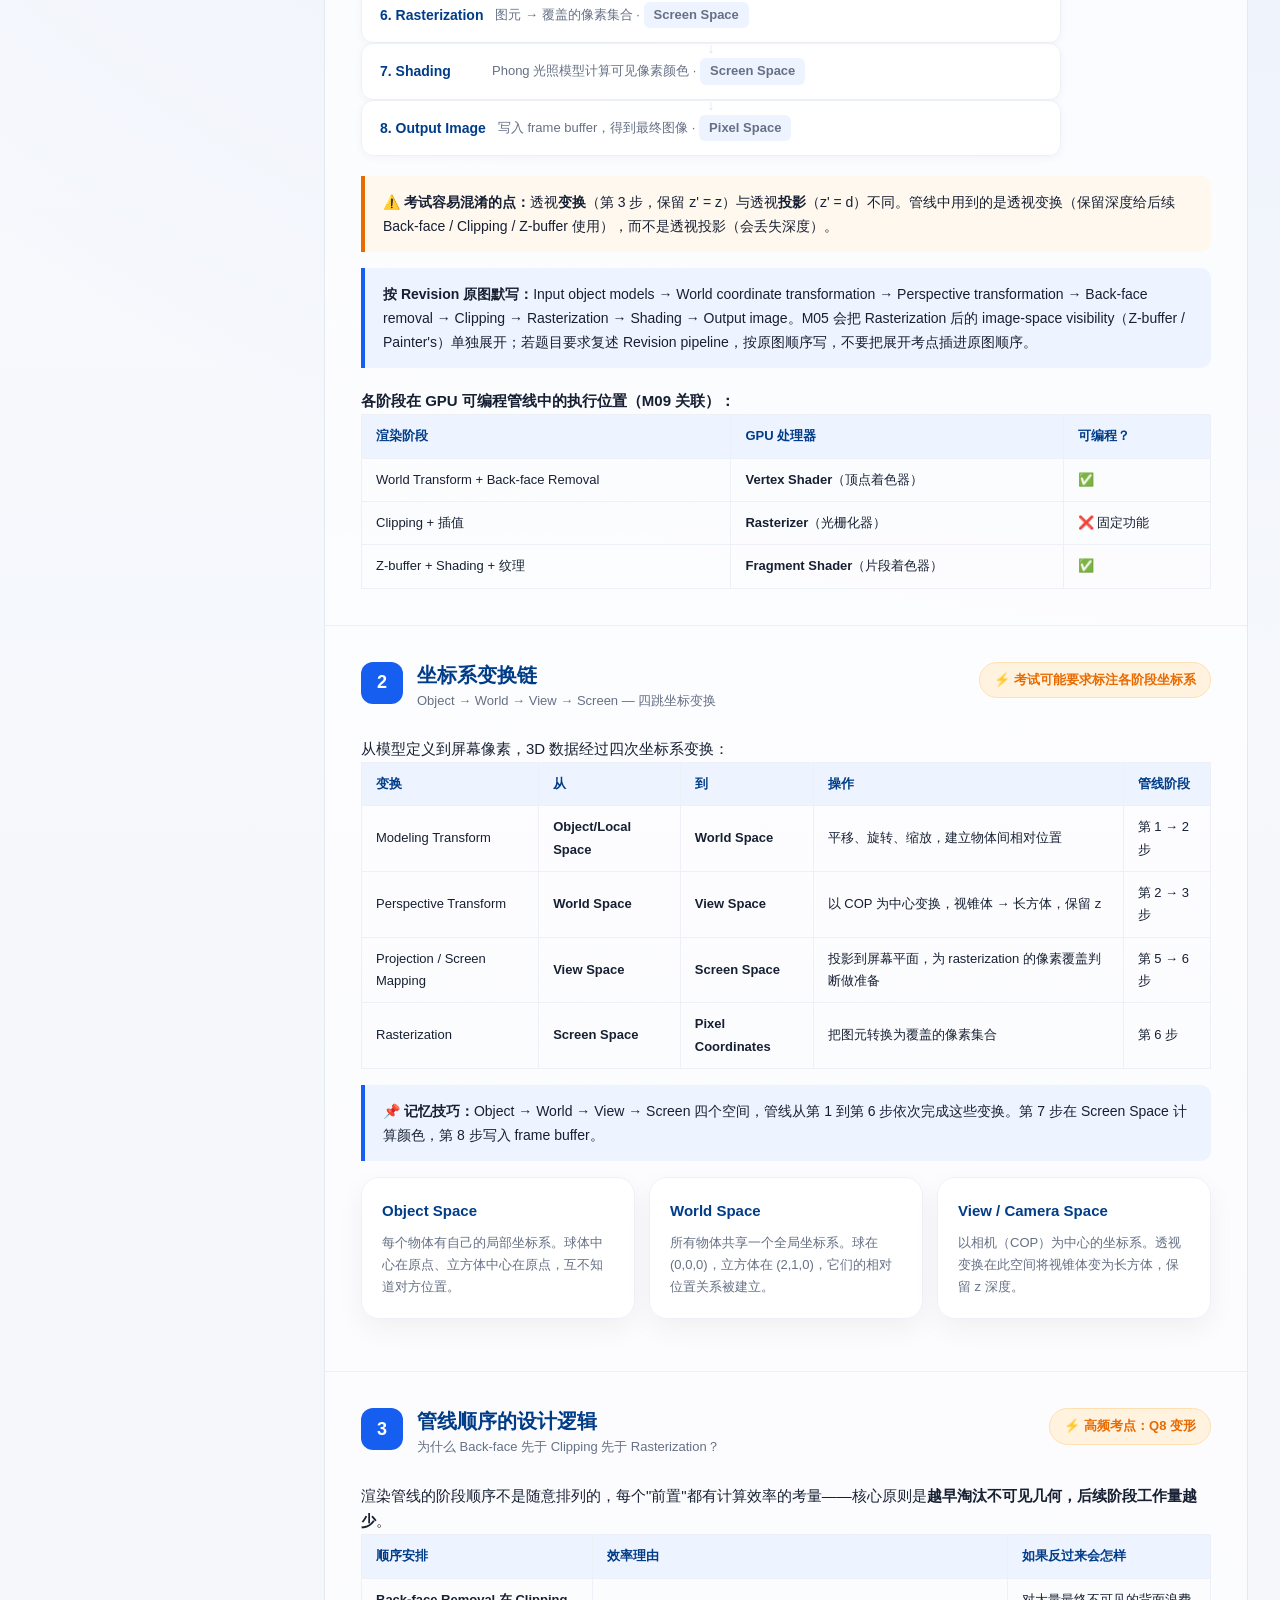
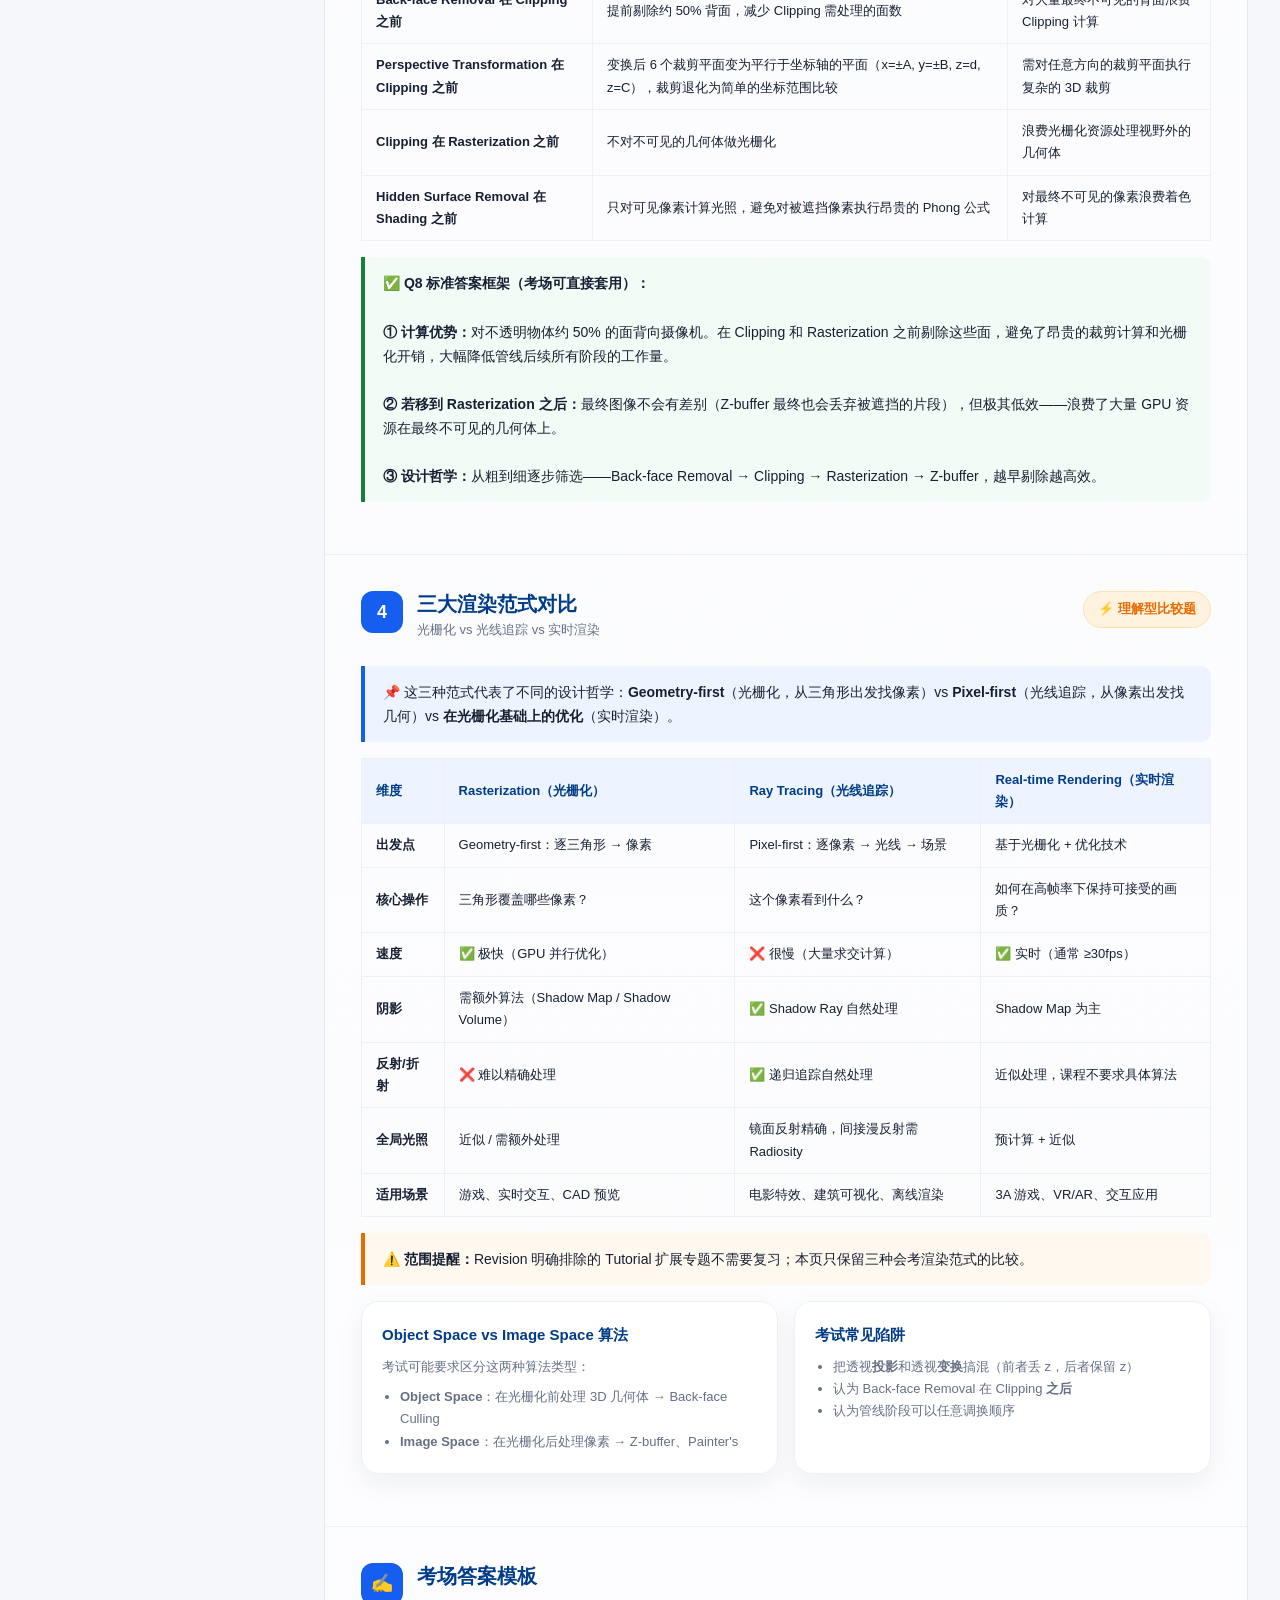
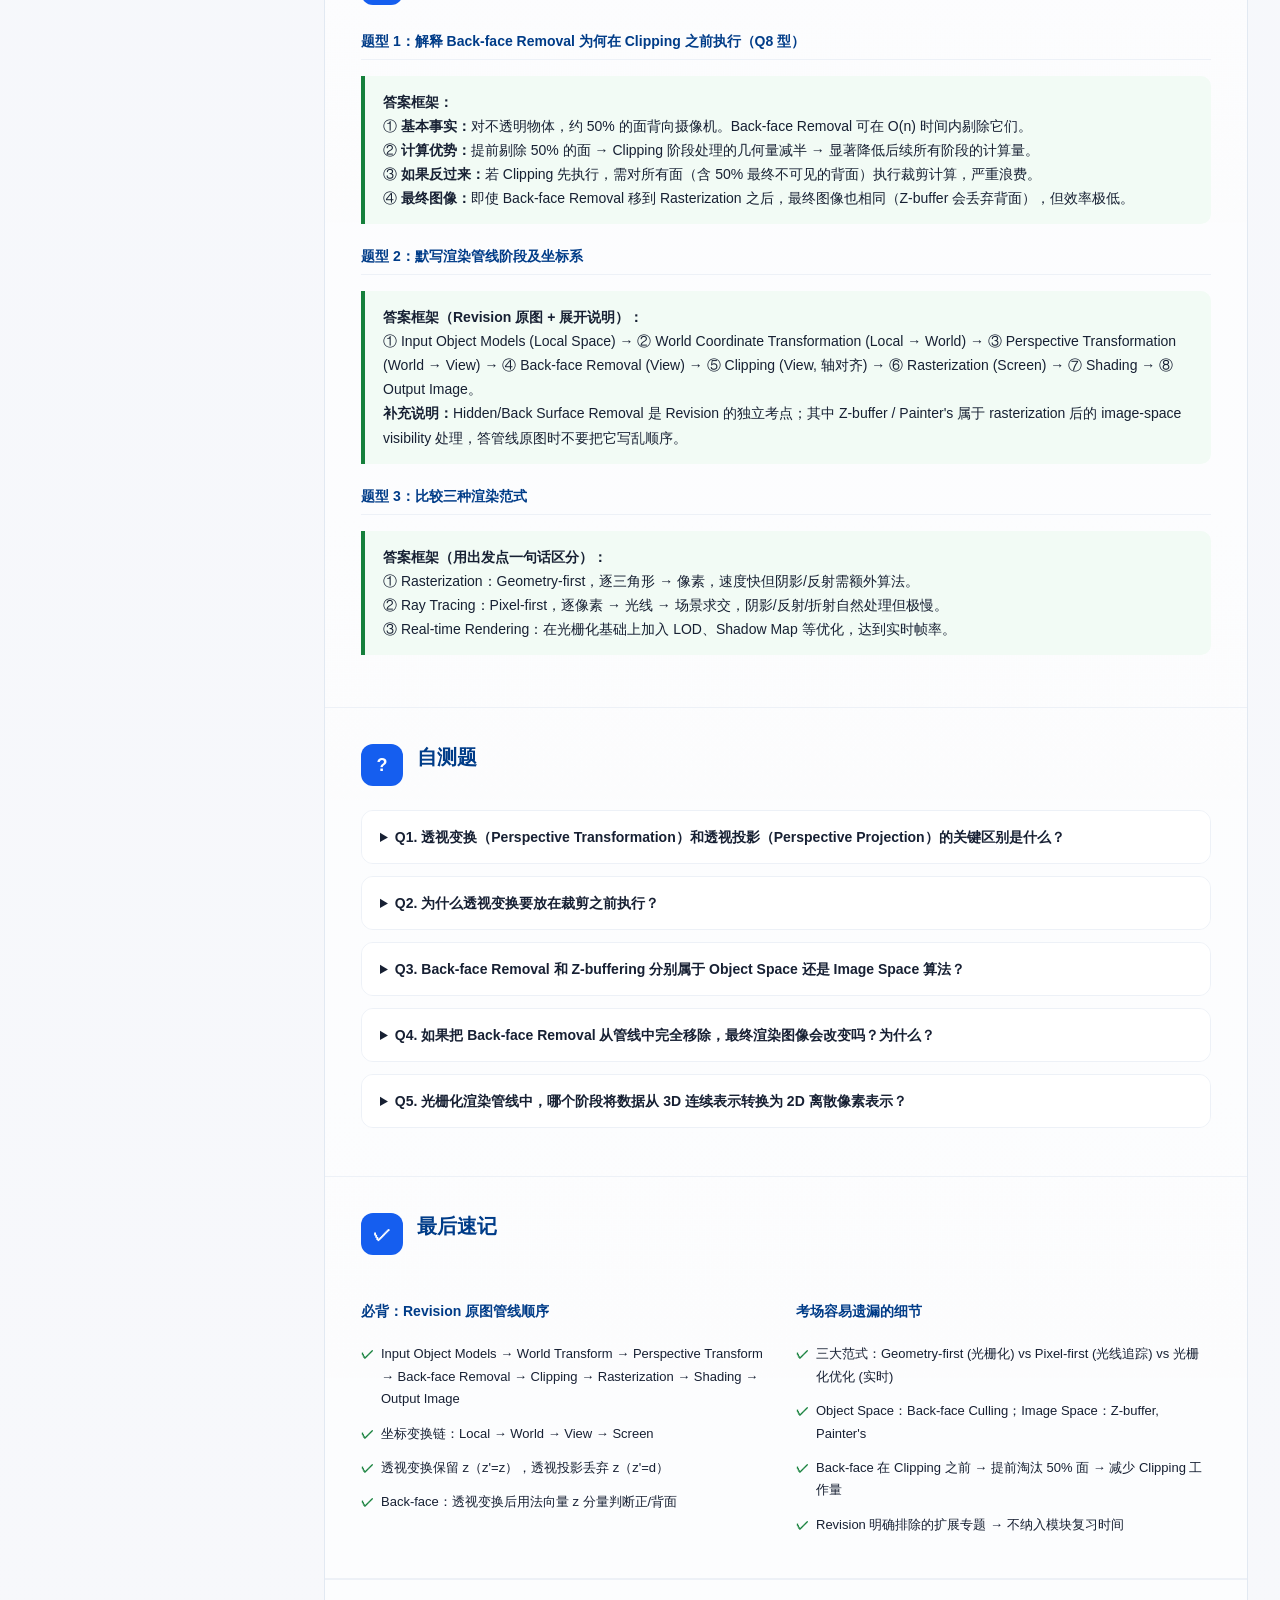
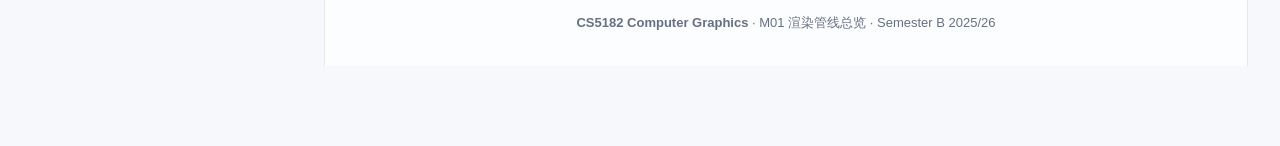
==== commit f5587453: "Audit final review module content" ====
--- a/CS5182_Module_1_Review.html
+++ b/CS5182_Module_1_Review.html
@@ -147,7 +147,7 @@
 
   <p>考试中 M01 相关题目约占 <strong>~8%</strong>（约 1 道题）。核心考察点：</p>
   <ul style="margin:12px 0 0 20px;font-size:14px;color:var(--ink);line-height:2">
-    <li><strong>管线阶段顺序</strong>：能按正确顺序写出 8 个阶段及各阶段所在的坐标系</li>
+    <li><strong>管线阶段顺序</strong>：能按 Revision 原图写出管线顺序，并说明 Rasterization 后的可见性处理如何衔接 M05</li>
     <li><strong>顺序的设计理由</strong>：Back-face Removal 在 Clipping 之前 → 约 50% 背面被淘汰，减少 Clipping 工作量</li>
     <li><strong>透视变换的位置</strong>：在 Clipping 之前 → 裁剪平面变为轴对齐，裁剪简化为 2D 坐标比较</li>
     <li><strong>三大渲染范式区别</strong>：光栅化 (Geometry-first) vs 光线追踪 (Pixel-first) vs 实时渲染（光栅化基础 + 优化）</li>
@@ -165,7 +165,7 @@
       <div class="badge-num">1</div>
       <div>
         <h2>渲染管线的完整阶段</h2>
-        <p class="lead">光栅化渲染管线的 8 个阶段，按执行顺序</p>
+        <p class="lead">Revision 原图顺序为主；隐藏面处理作为后续可见性考点展开</p>
       </div>
     </div>
     <span class="exam-chip">⚡ 必考：默写管线顺序</span>
@@ -201,12 +201,12 @@
       <span>图元 → 覆盖的像素集合 · <span class="label">Screen Space</span></span>
     </div>
     <div class="pipe">
-      <b>7. Hidden Surface Removal</b>
-      <span>Z-buffer 逐像素深度比较 · <span class="label">Screen Space</span></span>
-    </div>
-    <div class="pipe">
-      <b>8. Shading</b>
-      <span>Phong 光照模型计算每像素颜色 · <span class="label">Screen Space</span></span>
+      <b>7. Shading</b>
+      <span>Phong 光照模型计算可见像素颜色 · <span class="label">Screen Space</span></span>
+    </div>
+    <div class="pipe">
+      <b>8. Output Image</b>
+      <span>写入 frame buffer，得到最终图像 · <span class="label">Pixel Space</span></span>
     </div>
   </div>
 
@@ -215,7 +215,7 @@
   </div>
 
   <div class="note">
-    <strong>按 Revision 原图默写：</strong>Input object models → World coordinate transformation → Perspective transformation → Back-face removal → Clipping → Rasterization → Shading → Output image。下方把 Rasterization 后的 image-space visibility（Z-buffer / Painter's）展开出来，是为了连接 M05 的隐藏面消除考点；若题目要求复述 Revision pipeline，按原图顺序写。
+    <strong>按 Revision 原图默写：</strong>Input object models → World coordinate transformation → Perspective transformation → Back-face removal → Clipping → Rasterization → Shading → Output image。M05 会把 Rasterization 后的 image-space visibility（Z-buffer / Painter's）单独展开；若题目要求复述 Revision pipeline，按原图顺序写，不要把展开考点插进原图顺序。
   </div>
 
   <p style="margin-top:20px"><strong>各阶段在 GPU 可编程管线中的执行位置（M09 关联）：</strong></p>
@@ -250,14 +250,14 @@
     </thead>
     <tbody>
       <tr><td>Modeling Transform</td><td><strong>Object/Local Space</strong></td><td><strong>World Space</strong></td><td>平移、旋转、缩放，建立物体间相对位置</td><td>第 1 → 2 步</td></tr>
-      <tr><td>View Transform</td><td><strong>World Space</strong></td><td><strong>View/Camera Space</strong></td><td>透视变换：视锥体 → 长方体，保留 z</td><td>第 2 → 3 步</td></tr>
-      <tr><td>Projection</td><td><strong>View Space</strong></td><td><strong>Screen/NDC Space</strong></td><td>将长方体映射到规范设备坐标（NDC）：x,y ∈ [-1,1]</td><td>第 5 → 6 步</td></tr>
-      <tr><td>Viewport Transform</td><td><strong>NDC Space</strong></td><td><strong>Pixel Coordinates</strong></td><td>映射到实际屏幕像素坐标</td><td>Rasterization 内部</td></tr>
+      <tr><td>Perspective Transform</td><td><strong>World Space</strong></td><td><strong>View Space</strong></td><td>以 COP 为中心变换，视锥体 → 长方体，保留 z</td><td>第 2 → 3 步</td></tr>
+      <tr><td>Projection / Screen Mapping</td><td><strong>View Space</strong></td><td><strong>Screen Space</strong></td><td>投影到屏幕平面，为 rasterization 的像素覆盖判断做准备</td><td>第 5 → 6 步</td></tr>
+      <tr><td>Rasterization</td><td><strong>Screen Space</strong></td><td><strong>Pixel Coordinates</strong></td><td>把图元转换为覆盖的像素集合</td><td>第 6 步</td></tr>
     </tbody>
   </table>
 
   <div class="note">
-    📌 <strong>记忆技巧：</strong>Object → World → View → Screen 四个空间，管线从第 1 到第 6 步依次完成这些变换。第 7–8 步都在 Screen Space 中执行。
+    📌 <strong>记忆技巧：</strong>Object → World → View → Screen 四个空间，管线从第 1 到第 6 步依次完成这些变换。第 7 步在 Screen Space 计算颜色，第 8 步写入 frame buffer。
   </div>
 
   <div class="grid-3">
@@ -377,7 +377,7 @@
         <td><strong>反射/折射</strong></td>
         <td>❌ 难以精确处理</td>
         <td>✅ 递归追踪自然处理</td>
-        <td>近似（Screen Space Reflection 等）</td>
+        <td>近似处理，课程不要求具体算法</td>
       </tr>
       <tr>
         <td><strong>全局光照</strong></td>
--- a/assets/review.css
+++ b/assets/review.css
@@ -50,6 +50,10 @@
   max-width: none;
   margin: 0 auto;
   padding: 0;
+  background:
+    linear-gradient(180deg, rgba(238, 244, 255, .58) 0%, rgba(255, 255, 255, .70) 112px, rgba(255, 255, 255, .66) 100%);
+  border-left: 1px solid rgba(217, 226, 239, .72);
+  border-right: 1px solid rgba(217, 226, 239, .72);
 }
 
 /* ── Sidebar ── */
@@ -153,13 +157,13 @@
 .main > .hero {
   width: min(1160px, calc(100% - 64px));
   margin: 0 auto;
-  border-radius: 0 0 24px 24px;
+  border-radius: 0;
 }
 
 .content > .hero {
   width: 100%;
   margin: 0;
-  border-radius: 0 0 24px 24px;
+  border-radius: 0;
 }
 
 .hero .kicker {
@@ -256,8 +260,9 @@
 
 /* ── Sections ── */
 .section {
-  padding: 36px 0;
+  padding: 36px;
   border-bottom: 1px solid var(--border2, #edf1f7);
+  scroll-margin-top: 24px;
 }
 
 .section-head {
@@ -350,9 +355,36 @@
   padding: 14px 18px;
   border-radius: 0 10px 10px 0;
   font-size: 14px;
+  line-height: 1.72;
   margin: 16px 0;
   font-family: "SFMono-Regular", "Consolas", "Menlo", "Fira Code", monospace;
   overflow-x: auto;
+}
+
+.math-inline {
+  display: inline-block;
+  max-width: 100%;
+  padding: 0 4px;
+  border-radius: 4px;
+  background: rgba(105, 65, 198, .08);
+  color: var(--ink, #172033);
+  font-family: "SFMono-Regular", "Consolas", "Menlo", "Fira Code", monospace;
+  font-size: .95em;
+  line-height: 1.45;
+  white-space: nowrap;
+  vertical-align: baseline;
+}
+
+.math-inline sub,
+.math-inline sup,
+.formula sub,
+.formula sup {
+  font-size: .72em;
+  line-height: 0;
+}
+
+.math-vector {
+  font-weight: 800;
 }
 
 .answer-box {
@@ -439,7 +471,7 @@
   font-size: .86em;
 }
 
-/* Desktop-only site: keep the sidebar visible and hide compact mobile nav. */
+/* Legacy helpers are hidden because module pages reuse the sidebar as mobile nav. */
 .mobile-top,
 .mobile-home-link,
 .mobile-module-label {
@@ -456,3 +488,182 @@
     grid-template-columns: repeat(2, minmax(0, 1fr));
   }
 }
+
+@media (max-width: 980px) {
+  .shell {
+    display: block;
+  }
+
+  .main {
+    grid-column: auto;
+    padding-bottom: 56px;
+  }
+
+  .sidebar {
+    position: sticky;
+    top: 0;
+    width: 100%;
+    height: auto;
+    max-height: 44vh;
+    padding: 12px 16px;
+    border-right: 0;
+    border-bottom: 1px solid var(--border2, #edf1f7);
+    box-shadow: 0 8px 24px rgba(16, 24, 40, .08);
+    gap: 10px;
+  }
+
+  .sidebar .back-link {
+    font-size: 12px;
+  }
+
+  .sidebar .mod-id {
+    display: flex;
+    align-items: center;
+    gap: 10px;
+    padding: 10px 12px;
+    border-radius: 10px;
+  }
+
+  .sidebar .mod-id .badge-cs {
+    margin-bottom: 0;
+    flex-shrink: 0;
+  }
+
+  .sidebar .mod-id h2 {
+    font-size: 15px;
+  }
+
+  .nav-group {
+    flex-direction: row;
+    gap: 8px;
+    overflow-x: auto;
+    padding-bottom: 4px;
+    margin: 0 -4px;
+    -webkit-overflow-scrolling: touch;
+  }
+
+  .nav-group .nav-label,
+  .nav-link {
+    flex: 0 0 auto;
+    white-space: nowrap;
+  }
+
+  .nav-group .nav-label {
+    align-self: center;
+    margin-bottom: 0;
+    padding: 6px 4px;
+  }
+
+  .nav-link {
+    background: rgba(238, 244, 255, .82);
+    border: 1px solid var(--border2, #edf1f7);
+  }
+
+  .content,
+  .main > .hero {
+    width: 100%;
+    border-left: 0;
+    border-right: 0;
+  }
+
+  .content > .hero,
+  .main > .hero {
+    border-radius: 0;
+    padding: 32px 20px 28px;
+  }
+
+  .section {
+    padding: 28px 20px;
+    scroll-margin-top: 172px;
+  }
+
+  .entry-grid {
+    grid-template-columns: 1fr;
+  }
+
+  .hero h2 {
+    font-size: 30px;
+  }
+
+  .hero .hero-sub {
+    font-size: 15px;
+  }
+
+  .hero-grid {
+    gap: 12px;
+  }
+
+  .hero-stat {
+    flex: 0 1 calc(50% - 6px);
+    min-width: 0;
+  }
+
+  .content .pipe {
+    align-items: flex-start;
+    flex-wrap: wrap;
+  }
+
+  .content .pipe b {
+    flex: 1 1 160px;
+    min-width: 0;
+    white-space: normal;
+  }
+
+  .content .pipe span {
+    flex: 999 1 260px;
+    min-width: 0;
+  }
+}
+
+@media (max-width: 640px) {
+  .sidebar {
+    max-height: 48vh;
+    padding: 10px 12px;
+  }
+
+  .sidebar .mod-id h2 {
+    font-size: 14px;
+  }
+
+  .section-head,
+  .section-title {
+    gap: 10px;
+  }
+
+  .badge-num {
+    width: 36px;
+    height: 36px;
+    border-radius: 10px;
+    font-size: 16px;
+  }
+
+  .section-title h2 {
+    font-size: 18px;
+  }
+
+  .exam-chip {
+    white-space: normal;
+  }
+
+  .hero h2 {
+    font-size: 28px;
+  }
+
+  .hero-stat b {
+    font-size: 24px;
+  }
+
+  .content .pipe {
+    display: block;
+  }
+
+  .content .pipe b,
+  .content .pipe span {
+    display: block;
+  }
+
+  .math-inline {
+    white-space: normal;
+    overflow-wrap: anywhere;
+  }
+}
